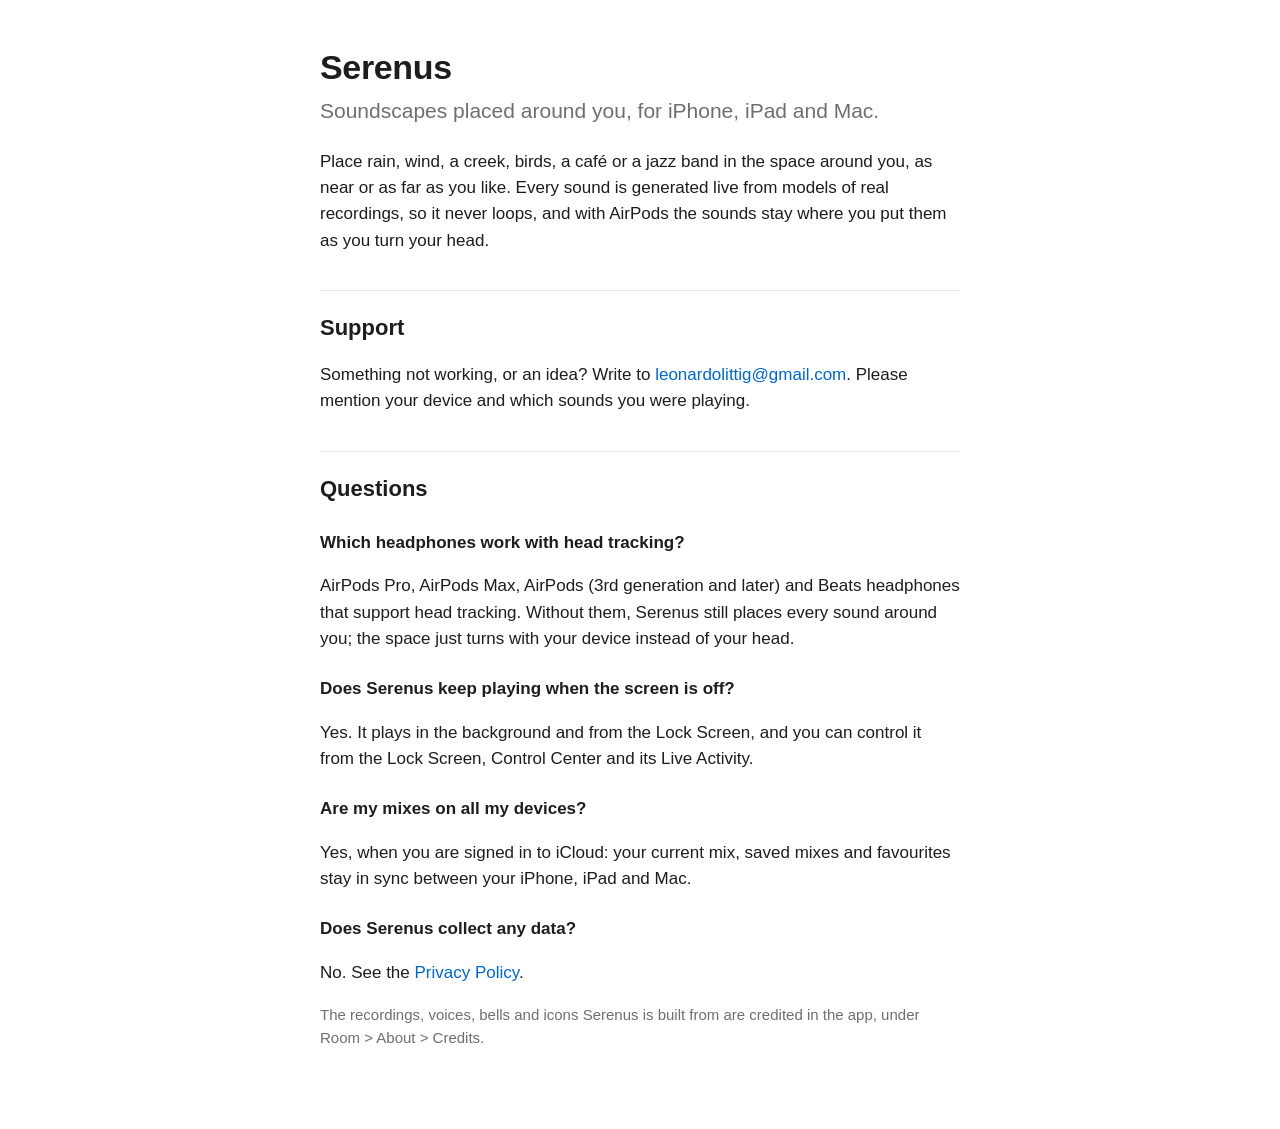
==== index.html @ db857067 "Support page and privacy policy" ====
<!doctype html>
<html lang="en">
<head>
<meta charset="utf-8">
<meta name="viewport" content="width=device-width, initial-scale=1">
<title>Serenus Support</title>
<link rel="stylesheet" href="style.css">
</head>
<body>
<main>
<h1>Serenus</h1>
<p class="lead">Soundscapes placed around you, for iPhone, iPad and Mac.</p>

<p>Place rain, wind, a creek, birds, a café or a jazz band in the space around you, as near or as far
as you like. Every sound is generated live from models of real recordings, so it never loops, and with
AirPods the sounds stay where you put them as you turn your head.</p>

<h2>Support</h2>
<p>Something not working, or an idea? Write to
<a href="mailto:leonardolittig@gmail.com">leonardolittig@gmail.com</a>. Please mention your device and
which sounds you were playing.</p>

<h2>Questions</h2>

<h3>Which headphones work with head tracking?</h3>
<p>AirPods Pro, AirPods Max, AirPods (3rd generation and later) and Beats headphones that support
head tracking. Without them, Serenus still places every sound around you; the space just turns with
your device instead of your head.</p>

<h3>Does Serenus keep playing when the screen is off?</h3>
<p>Yes. It plays in the background and from the Lock Screen, and you can control it from the Lock
Screen, Control Center and its Live Activity.</p>

<h3>Are my mixes on all my devices?</h3>
<p>Yes, when you are signed in to iCloud: your current mix, saved mixes and favourites stay in sync
between your iPhone, iPad and Mac.</p>

<h3>Does Serenus collect any data?</h3>
<p>No. See the <a href="privacy.html">Privacy Policy</a>.</p>

<p class="small">The recordings, voices, bells and icons Serenus is built from are credited in the
app, under Room &gt; About &gt; Credits.</p>
</main>
</body>
</html>
---- style.css ----
:root {
  --bg: #ffffff;
  --text: #1d1d1f;
  --muted: #6e6e73;
  --link: #0066cc;
  --rule: #e5e5ea;
}
@media (prefers-color-scheme: dark) {
  :root {
    --bg: #111113;
    --text: #f5f5f7;
    --muted: #a1a1a6;
    --link: #4da3ff;
    --rule: #2c2c2e;
  }
}
* { box-sizing: border-box; }
body {
  margin: 0;
  background: var(--bg);
  color: var(--text);
  font: 17px/1.55 -apple-system, BlinkMacSystemFont, "Segoe UI", Roboto, Helvetica, Arial, sans-serif;
}
main { max-width: 680px; margin: 0 auto; padding: 48px 20px 64px; }
h1 { font-size: 34px; line-height: 1.15; margin: 0 0 8px; letter-spacing: -0.01em; }
h2 { font-size: 22px; margin: 36px 0 8px; padding-top: 20px; border-top: 1px solid var(--rule); }
h3 { font-size: 17px; margin: 24px 0 4px; }
p, li { color: var(--text); }
ul { padding-left: 22px; }
a { color: var(--link); text-decoration: none; }
a:hover { text-decoration: underline; }
.lead { font-size: 21px; color: var(--muted); margin-top: 0; }
.date, .small, .back { color: var(--muted); font-size: 15px; }
.back { margin: 0 0 8px; }
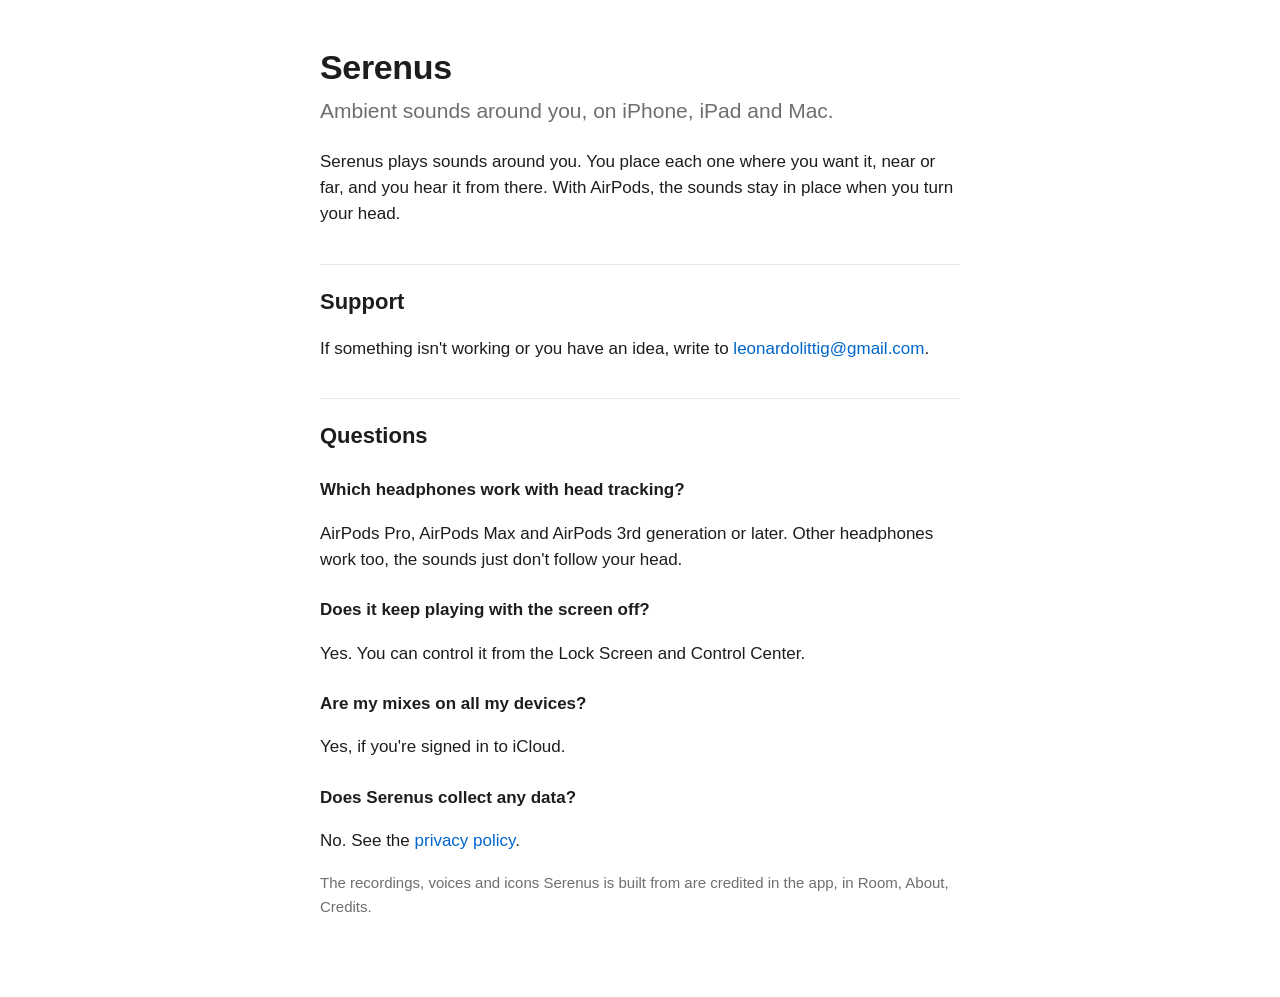
==== commit 5e076993: "Simpler wording" ====
--- a/index.html
+++ b/index.html
@@ -9,37 +9,32 @@
 <body>
 <main>
 <h1>Serenus</h1>
-<p class="lead">Soundscapes placed around you, for iPhone, iPad and Mac.</p>
+<p class="lead">Ambient sounds around you, on iPhone, iPad and Mac.</p>
 
-<p>Place rain, wind, a creek, birds, a café or a jazz band in the space around you, as near or as far
-as you like. Every sound is generated live from models of real recordings, so it never loops, and with
-AirPods the sounds stay where you put them as you turn your head.</p>
+<p>Serenus plays sounds around you. You place each one where you want it, near or far, and you hear it
+from there. With AirPods, the sounds stay in place when you turn your head.</p>
 
 <h2>Support</h2>
-<p>Something not working, or an idea? Write to
-<a href="mailto:leonardolittig@gmail.com">leonardolittig@gmail.com</a>. Please mention your device and
-which sounds you were playing.</p>
+<p>If something isn't working or you have an idea, write to
+<a href="mailto:leonardolittig@gmail.com">leonardolittig@gmail.com</a>.</p>
 
 <h2>Questions</h2>
 
 <h3>Which headphones work with head tracking?</h3>
-<p>AirPods Pro, AirPods Max, AirPods (3rd generation and later) and Beats headphones that support
-head tracking. Without them, Serenus still places every sound around you; the space just turns with
-your device instead of your head.</p>
+<p>AirPods Pro, AirPods Max and AirPods 3rd generation or later. Other headphones work too, the sounds
+just don't follow your head.</p>
 
-<h3>Does Serenus keep playing when the screen is off?</h3>
-<p>Yes. It plays in the background and from the Lock Screen, and you can control it from the Lock
-Screen, Control Center and its Live Activity.</p>
+<h3>Does it keep playing with the screen off?</h3>
+<p>Yes. You can control it from the Lock Screen and Control Center.</p>
 
 <h3>Are my mixes on all my devices?</h3>
-<p>Yes, when you are signed in to iCloud: your current mix, saved mixes and favourites stay in sync
-between your iPhone, iPad and Mac.</p>
+<p>Yes, if you're signed in to iCloud.</p>
 
 <h3>Does Serenus collect any data?</h3>
-<p>No. See the <a href="privacy.html">Privacy Policy</a>.</p>
+<p>No. See the <a href="privacy.html">privacy policy</a>.</p>
 
-<p class="small">The recordings, voices, bells and icons Serenus is built from are credited in the
-app, under Room &gt; About &gt; Credits.</p>
+<p class="small">The recordings, voices and icons Serenus is built from are credited in the app, in
+Room, About, Credits.</p>
 </main>
 </body>
 </html>
